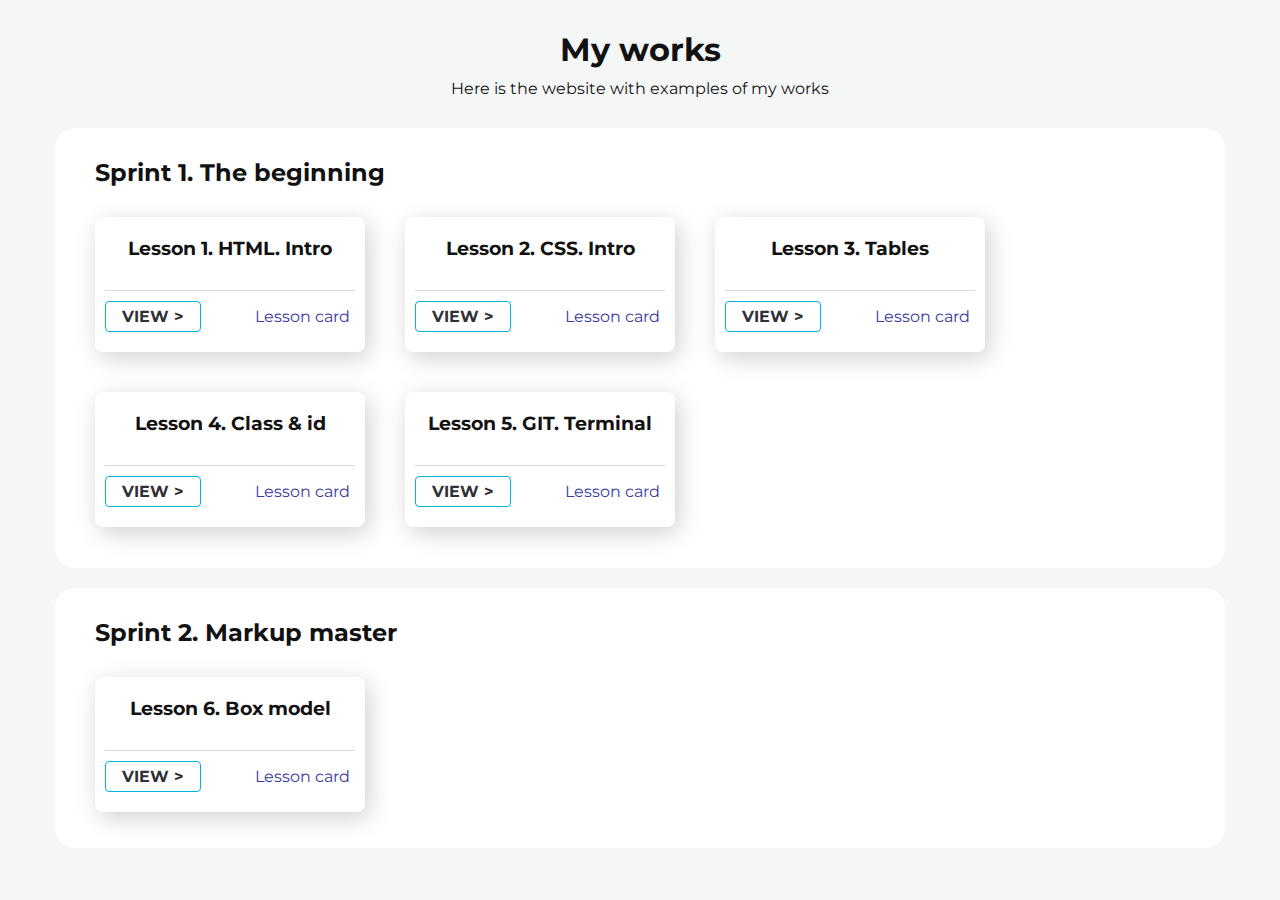
==== index.html @ 835f0db3 "changed url v-3" ====
<!DOCTYPE html>
<html lang="en">
<head>
    <meta charset="UTF-8">
    <meta http-equiv="X-UA-Compatible" content="IE=edge">
    <meta name="viewport" content="width=device-width, initial-scale=1.0">
    <title>My work</title>
    <link rel="icon" href="./assets/images/icon.png">
    <link rel="stylesheet" href="./lesson6/main/style.css">
</head>
<body>
    <div class="header">
        <div class="container">
            <div class="header-inner">
                <h1>My works</h1>
                <p>Here is the website with examples of my works</p>
            </div>
        </div>
    </div>
    <div class="nav">
        <div class="container">
            <div class="nav-inner">
                <h2>Sprint 1. The beginning</h2>
                <div class="nav-lesson">
                    <h3>Lesson 1. HTML. Intro</h3>
                    <div class="nav-lesson-inner">
                        <a class="btn" href="./lesson5/pages/lesson1.html" target="_blank">VIEW ></a>
                        <span class="lesson-card-descr">Lesson card</span>
                    </div>
                </div>
                <div class="nav-lesson">
                    <h3>Lesson 2. CSS. Intro</h3>
                    <div class="nav-lesson-inner">
                        <a class="btn" href="./lesson5/pages/lesson2.html" target="_blank">VIEW ></a>
                        <span class="lesson-card-descr">Lesson card</span>
                    </div>
                </div>
                <div class="nav-lesson">
                    <h3>Lesson 3. Tables</h3>
                    <div class="nav-lesson-inner">
                        <a class="btn" href="./lesson5/pages/lesson3.html" target="_blank">VIEW ></a>
                        <span class="lesson-card-descr">Lesson card</span>
                    </div>
                </div>
                <div class="nav-lesson">
                    <h3>Lesson 4. Class & id</h3>
                    <div class="nav-lesson-inner">
                        <a class="btn" href="./lesson5/pages/lesson4.html" target="_blank">VIEW ></a>
                        <span class="lesson-card-descr">Lesson card</span>
                    </div>
                </div>
                <div class="nav-lesson">
                    <h3>Lesson 5. GIT. Terminal</h3>
                    <div class="nav-lesson-inner">
                        <a class="btn" href="./lesson5/pages/lesson5.html" target="_blank">VIEW ></a>
                        <span class="lesson-card-descr">Lesson card</span>
                    </div>
                </div>
            </div>
            <div class="nav-inner second">
                <h2>Sprint 2. Markup master</h2>
                <div class="nav-lesson">
                    <h3>Lesson 6. Box model</h3>
                    <div class="nav-lesson-inner">
                        <a class="btn" href="./lesson6/index.html" target="_blank">VIEW ></a>
                        <span class="lesson-card-descr">Lesson card</span>
                    </div>
                </div>
            </div>
        </div>
    </div>
</body>
</html>
---- lesson6/main/style.css ----
@import url('https://fonts.googleapis.com/css2?family=Montserrat:wght@100;300&display=swap');

* {
    padding: 0;
    margin: 0;
    box-sizing: border-box;
}

body {
    background-color: rgb(245, 246, 246);
    color: rgb(19, 18, 18);

    font-size: 16px;
    font-weight: normal;
    font-family: 'Montserrat', sans-serif;
}

h1, h2, h3, p {
    text-align: center;

    margin: 10px 0;
}

h2 {
    text-align: left;
    font-weight: bold;
    margin-left: 20px;
}

.header {
    padding: 20px;
}

.container {
    width: 1200px;
    padding: 0 15px;

    margin: 0 auto;
}

/* Button */

.btn {
    display: inline-block;
    text-decoration: none;
    text-align: center;
    line-height: 29px;
    width: 96px;
    height: 31px;
    border-radius: 4px;
    border: 1px solid #02b3e4;
    background-color: white;
    color: rgb(47, 49, 54);
    font-weight: bold;
}

.btn:hover {
    border-color: #148BB1;
    box-shadow: 1px 2px 10px  #C8C8C8;
}

/* Navigation */

.nav-inner {
    width: 100%;
    height: 440px;

    margin-bottom: 20px;
    padding: 20px;

    background-color: rgb(255, 255, 255);
    border-radius: 20px;
}

.nav-inner:hover {
    background-color: rgb(232, 243, 231);
}

.second {
    height: 260px;
}

.second:hover {
    background-color: rgb(223, 230, 240);
}

/* Lesson card */

.nav-lesson {
    width: 270px;
    height: 135px;
    float: left;

    margin: 20px;
    padding: 10px;

    background-color: #fff;
    border-radius: 8px;

    box-shadow: 4px 6px 25px #d0d0d0;
}

.nav-lesson:hover {
    box-shadow: 2px 4px 6px #d0d0d0;
}

.nav-lesson-inner {
    width: 250px;

    margin-top: 30px;
    padding-top: 10px;

    border-top: 1px solid rgb(221, 214, 214);
}

.lesson-card-descr {
    color: rgb(59, 59, 161);
    margin-left: 50px;
}
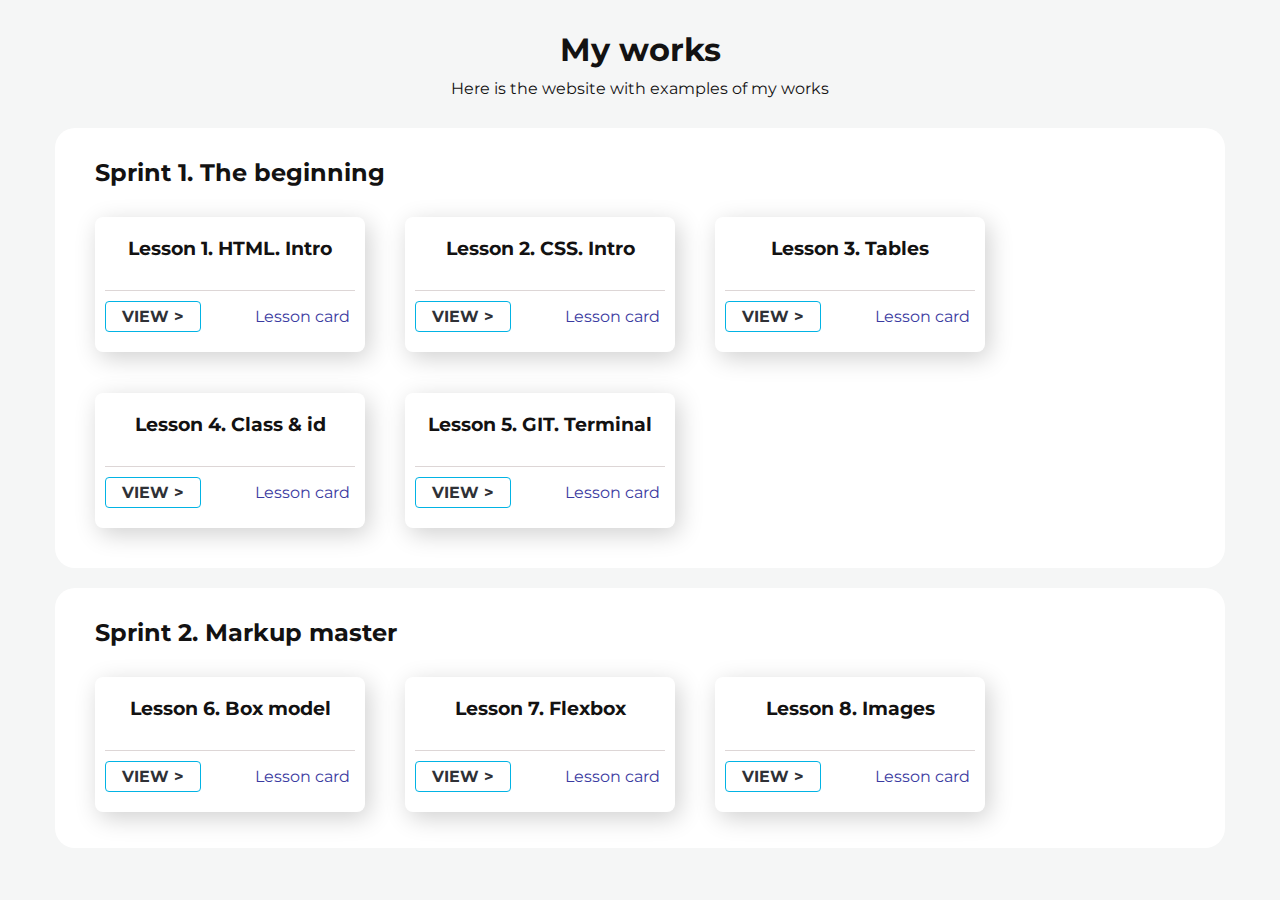
==== commit 1cd1db5b: "added lesson 8" ====
--- a/index.html
+++ b/index.html
@@ -6,7 +6,7 @@
     <meta name="viewport" content="width=device-width, initial-scale=1.0">
     <title>My work</title>
     <link rel="icon" href="./assets/images/icon.png">
-    <link rel="stylesheet" href="./lesson6/main/style.css">
+    <link rel="stylesheet" href="./lesson7/main/style.css">
 </head>
 <body>
     <div class="header">
@@ -20,7 +20,9 @@
     <div class="nav">
         <div class="container">
             <div class="nav-inner">
-                <h2>Sprint 1. The beginning</h2>
+                <div class="nav-title">
+                    <h2>Sprint 1. The beginning</h2>
+                </div>
                 <div class="nav-lesson">
                     <h3>Lesson 1. HTML. Intro</h3>
                     <div class="nav-lesson-inner">
@@ -58,11 +60,27 @@
                 </div>
             </div>
             <div class="nav-inner second">
-                <h2>Sprint 2. Markup master</h2>
+                <div class="nav-title">
+                    <h2>Sprint 2. Markup master</h2>
+                </div>
                 <div class="nav-lesson">
                     <h3>Lesson 6. Box model</h3>
                     <div class="nav-lesson-inner">
                         <a class="btn" href="./lesson6/index.html" target="_blank">VIEW ></a>
+                        <span class="lesson-card-descr">Lesson card</span>
+                    </div>
+                </div>
+                <div class="nav-lesson">
+                    <h3>Lesson 7. Flexbox</h3>
+                    <div class="nav-lesson-inner">
+                        <a class="btn" href="./lesson7/index.html" target="_blank">VIEW ></a>
+                        <span class="lesson-card-descr">Lesson card</span>
+                    </div>
+                </div>
+                <div class="nav-lesson">
+                    <h3>Lesson 8. Images</h3>
+                    <div class="nav-lesson-inner">
+                        <a class="btn" href="./lesson8/index.html" target="_blank">VIEW ></a>
                         <span class="lesson-card-descr">Lesson card</span>
                     </div>
                 </div>
--- a/lesson7/main/style.css
+++ b/lesson7/main/style.css
@@ -0,0 +1,124 @@
+@import url('https://fonts.googleapis.com/css2?family=Montserrat:wght@100;300&display=swap');
+
+* {
+    padding: 0;
+    margin: 0;
+    box-sizing: border-box;
+}
+
+body {
+    background-color: rgb(245, 246, 246);
+    color: rgb(19, 18, 18);
+
+    font-size: 16px;
+    font-weight: normal;
+    font-family: 'Montserrat', sans-serif;
+}
+
+h1, h2, h3, p {
+    text-align: center;
+
+    margin: 10px 0;
+}
+
+h2 {
+    text-align: left;
+    font-weight: bold;
+    margin-left: 20px;
+}
+
+.header {
+    padding: 20px;
+}
+
+.container {
+    width: 1200px;
+    padding: 0 15px;
+
+    margin: 0 auto;
+}
+
+/* Button */
+
+.btn {
+    display: inline-block;
+    text-decoration: none;
+    text-align: center;
+    line-height: 29px;
+    width: 96px;
+    height: 31px;
+    border-radius: 4px;
+    border: 1px solid #02b3e4;
+    background-color: white;
+    color: rgb(47, 49, 54);
+    font-weight: bold;
+}
+
+.btn:hover {
+    border-color: #148BB1;
+    box-shadow: 1px 2px 10px  #C8C8C8;
+}
+
+/* Navigation */
+
+.nav-inner {
+    width: 100%;
+    height: 440px;
+
+    margin-bottom: 20px;
+    padding: 20px;
+
+    background-color: rgb(255, 255, 255);
+    border-radius: 20px;
+    display: flex;
+    flex-wrap: wrap;
+}
+
+.nav-inner:hover {
+    background-color: rgb(232, 243, 231);
+}
+
+.nav-title {
+    width: 100%;
+}
+
+.second {
+    height: 260px;
+}
+
+.second:hover {
+    background-color: rgb(223, 230, 240);
+}
+
+/* Lesson card */
+
+.nav-lesson {
+    width: 270px;
+    height: 135px;
+
+    margin: 20px;
+    padding: 10px;
+
+    background-color: #fff;
+    border-radius: 8px;
+
+    box-shadow: 4px 6px 25px #d0d0d0;
+}
+
+.nav-lesson:hover {
+    box-shadow: 2px 4px 6px #d0d0d0;
+}
+
+.nav-lesson-inner {
+    width: 250px;
+
+    margin-top: 30px;
+    padding-top: 10px;
+
+    border-top: 1px solid rgb(221, 214, 214);
+}
+
+.lesson-card-descr {
+    color: rgb(59, 59, 161);
+    margin-left: 50px;
+}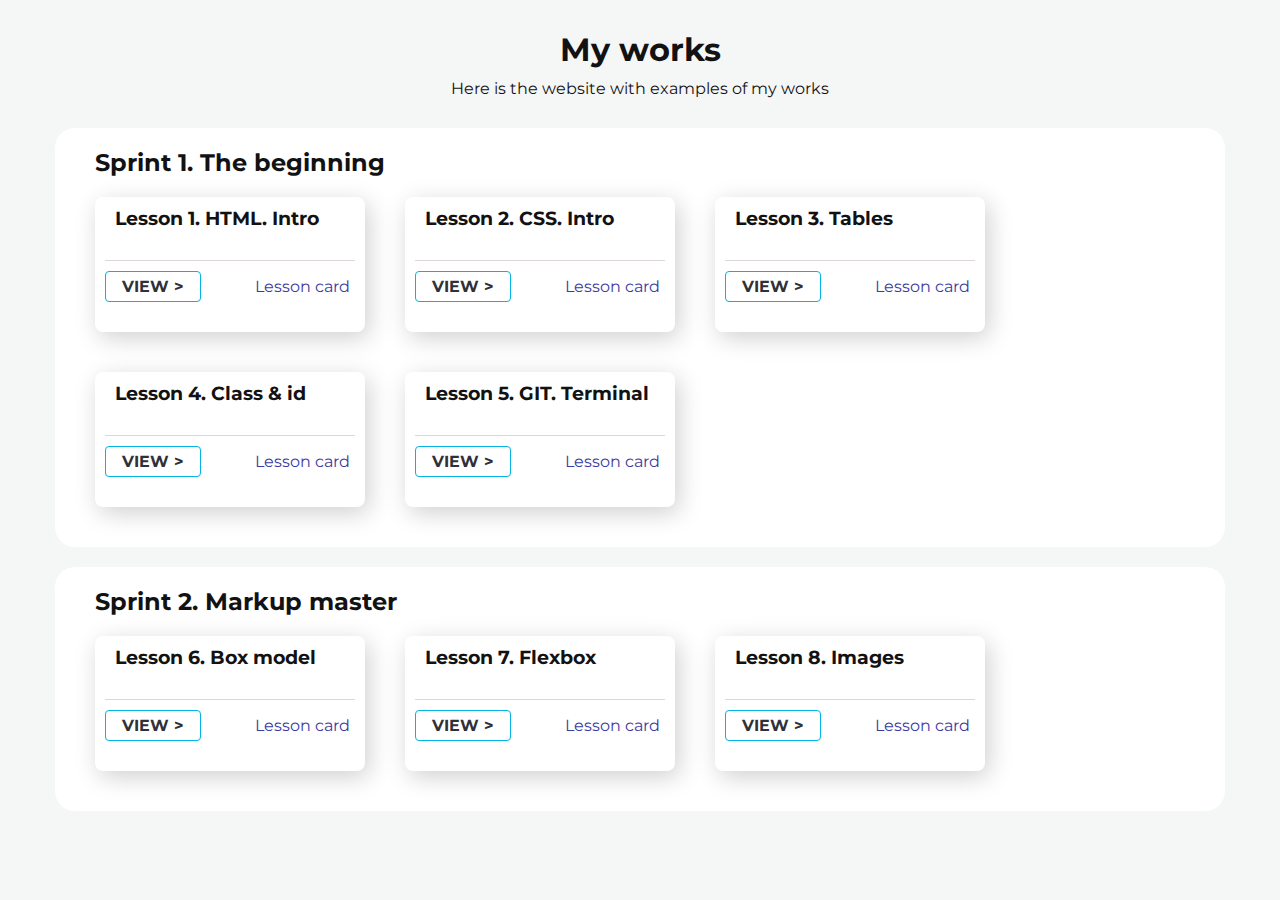
==== commit 5b5a0a2c: "added wright path to pages from lesson 1-5" ====
--- a/index.html
+++ b/index.html
@@ -5,7 +5,8 @@
     <meta http-equiv="X-UA-Compatible" content="IE=edge">
     <meta name="viewport" content="width=device-width, initial-scale=1.0">
     <title>My work</title>
-    <link rel="icon" href="./assets/images/icon.png">
+    <link rel="stylesheet" href="https://cdnjs.cloudflare.com/ajax/libs/font-awesome/6.0.0-beta2/css/all.min.css" integrity="sha512-YWzhKL2whUzgiheMoBFwW8CKV4qpHQAEuvilg9FAn5VJUDwKZZxkJNuGM4XkWuk94WCrrwslk8yWNGmY1EduTA==" crossorigin="anonymous" referrerpolicy="no-referrer" />
+    <link rel="icon" href="./lesson5/assets/images/icon.png">
     <link rel="stylesheet" href="./lesson7/main/style.css">
 </head>
 <body>
@@ -24,37 +25,52 @@
                     <h2>Sprint 1. The beginning</h2>
                 </div>
                 <div class="nav-lesson">
-                    <h3>Lesson 1. HTML. Intro</h3>
+                    <div class="nav-lesson-head">
+                        <i class="fas fa-code"></i>
+                        <h3>Lesson 1. HTML. Intro</h3>
+                    </div>
                     <div class="nav-lesson-inner">
-                        <a class="btn" href="./lesson5/pages/lesson1.html" target="_blank">VIEW ></a>
+                        <a class="btn" href="./lesson1/index.html" target="_blank">VIEW ></a>
                         <span class="lesson-card-descr">Lesson card</span>
                     </div>
                 </div>
                 <div class="nav-lesson">
+                    <div class="nav-lesson-head">
+                        <i class="fas fa-code"></i>
                     <h3>Lesson 2. CSS. Intro</h3>
+                    </div>
                     <div class="nav-lesson-inner">
-                        <a class="btn" href="./lesson5/pages/lesson2.html" target="_blank">VIEW ></a>
+                        <a class="btn" href="./lesson2/index.html" target="_blank">VIEW ></a>
                         <span class="lesson-card-descr">Lesson card</span>
                     </div>
                 </div>
                 <div class="nav-lesson">
+                    <div class="nav-lesson-head">
+                        <i class="fas fa-code"></i>
                     <h3>Lesson 3. Tables</h3>
+                    </div>
                     <div class="nav-lesson-inner">
-                        <a class="btn" href="./lesson5/pages/lesson3.html" target="_blank">VIEW ></a>
+                        <a class="btn" href="./lesson3/index.html" target="_blank">VIEW ></a>
                         <span class="lesson-card-descr">Lesson card</span>
                     </div>
                 </div>
                 <div class="nav-lesson">
+                    <div class="nav-lesson-head">
+                        <i class="fas fa-code"></i>
                     <h3>Lesson 4. Class & id</h3>
+                    </div>
                     <div class="nav-lesson-inner">
-                        <a class="btn" href="./lesson5/pages/lesson4.html" target="_blank">VIEW ></a>
+                        <a class="btn" href="./lesson4/index.html" target="_blank">VIEW ></a>
                         <span class="lesson-card-descr">Lesson card</span>
                     </div>
                 </div>
                 <div class="nav-lesson">
+                    <div class="nav-lesson-head">
+                        <i class="fas fa-code"></i>
                     <h3>Lesson 5. GIT. Terminal</h3>
+                    </div>
                     <div class="nav-lesson-inner">
-                        <a class="btn" href="./lesson5/pages/lesson5.html" target="_blank">VIEW ></a>
+                        <a class="btn" href="./lesson5/index.html" target="_blank">VIEW ></a>
                         <span class="lesson-card-descr">Lesson card</span>
                     </div>
                 </div>
@@ -64,21 +80,30 @@
                     <h2>Sprint 2. Markup master</h2>
                 </div>
                 <div class="nav-lesson">
+                    <div class="nav-lesson-head">
+                        <i class="fas fa-code"></i>
                     <h3>Lesson 6. Box model</h3>
+                    </div>
                     <div class="nav-lesson-inner">
                         <a class="btn" href="./lesson6/index.html" target="_blank">VIEW ></a>
                         <span class="lesson-card-descr">Lesson card</span>
                     </div>
                 </div>
                 <div class="nav-lesson">
+                    <div class="nav-lesson-head">
+                        <i class="fas fa-code"></i>
                     <h3>Lesson 7. Flexbox</h3>
+                    </div>
                     <div class="nav-lesson-inner">
                         <a class="btn" href="./lesson7/index.html" target="_blank">VIEW ></a>
                         <span class="lesson-card-descr">Lesson card</span>
                     </div>
                 </div>
                 <div class="nav-lesson">
+                    <div class="nav-lesson-head">
+                        <i class="fas fa-code"></i>
                     <h3>Lesson 8. Images</h3>
+                    </div>
                     <div class="nav-lesson-inner">
                         <a class="btn" href="./lesson8/index.html" target="_blank">VIEW ></a>
                         <span class="lesson-card-descr">Lesson card</span>
--- a/lesson7/main/style.css
+++ b/lesson7/main/style.css
@@ -15,7 +15,7 @@
     font-family: 'Montserrat', sans-serif;
 }
 
-h1, h2, h3, p {
+h1, h2, p {
     text-align: center;
 
     margin: 10px 0;
@@ -24,7 +24,11 @@
 h2 {
     text-align: left;
     font-weight: bold;
-    margin-left: 20px;
+    margin: 0 0 0 20px;
+}
+
+h3 {
+    margin: 0 10px;
 }
 
 .header {
@@ -32,7 +36,8 @@
 }
 
 .container {
-    width: 1200px;
+    width: 100%;
+    max-width: 1200px;
     padding: 0 15px;
 
     margin: 0 auto;
@@ -63,8 +68,6 @@
 
 .nav-inner {
     width: 100%;
-    height: 440px;
-
     margin-bottom: 20px;
     padding: 20px;
 
@@ -80,10 +83,6 @@
 
 .nav-title {
     width: 100%;
-}
-
-.second {
-    height: 260px;
 }
 
 .second:hover {
@@ -105,6 +104,16 @@
     box-shadow: 4px 6px 25px #d0d0d0;
 }
 
+.nav-lesson-head {
+    display: flex;
+    justify-content: flex-start;
+    align-items: center;
+}
+
+.nav-lesson-head i {
+    font-size: 18px;
+}
+
 .nav-lesson:hover {
     box-shadow: 2px 4px 6px #d0d0d0;
 }
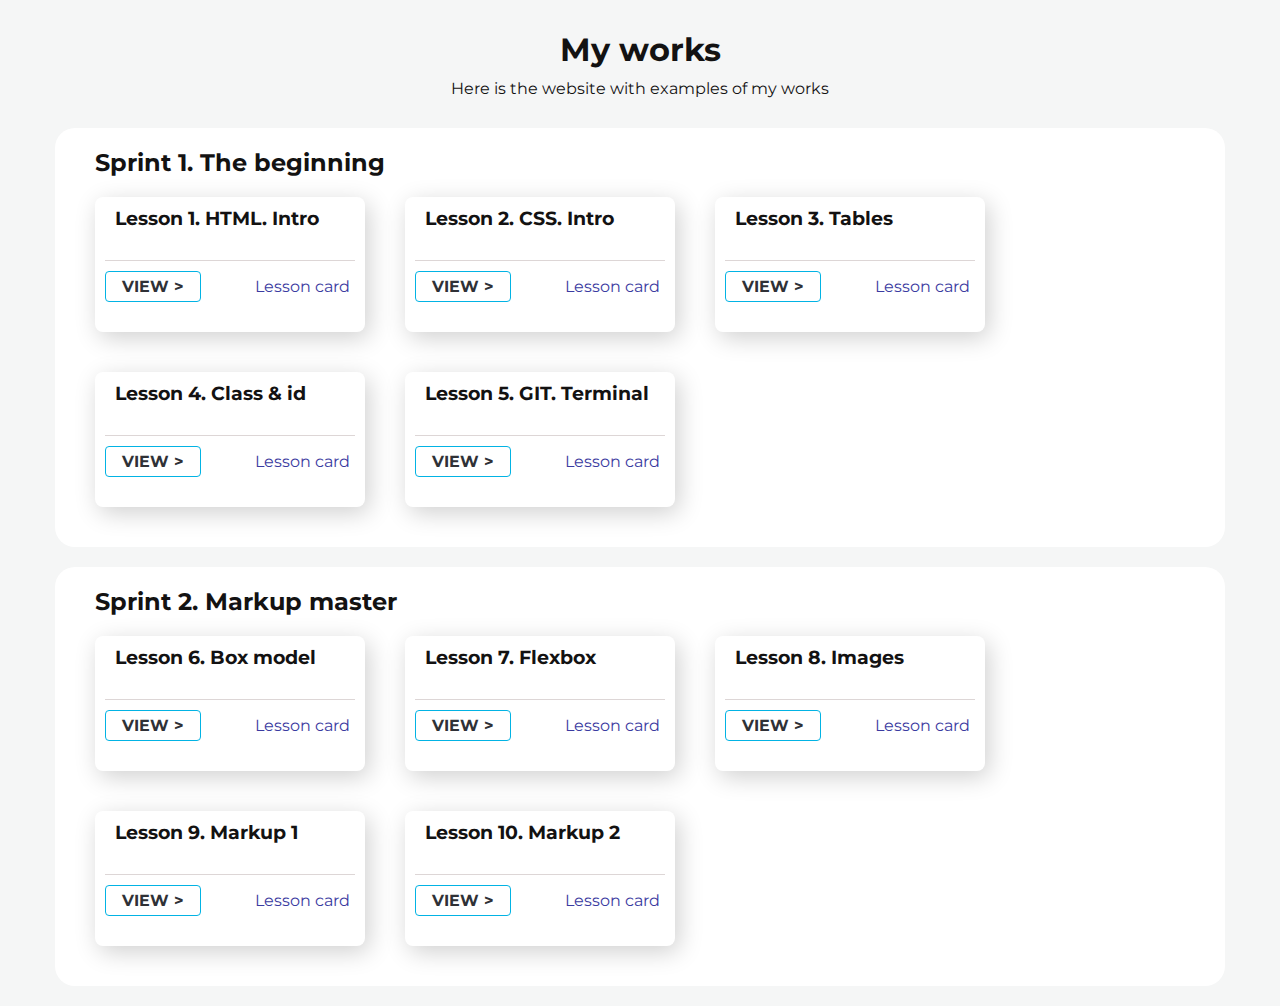
==== commit 100597c8: "added lesson 9-10" ====
--- a/index.html
+++ b/index.html
@@ -70,7 +70,7 @@
                     <h3>Lesson 5. GIT. Terminal</h3>
                     </div>
                     <div class="nav-lesson-inner">
-                        <a class="btn" href="./lesson5/index.html" target="_blank">VIEW ></a>
+                        <a class="btn" href="./lesson5/pages/lesson5.html" target="_blank">VIEW ></a>
                         <span class="lesson-card-descr">Lesson card</span>
                     </div>
                 </div>
@@ -109,6 +109,26 @@
                         <span class="lesson-card-descr">Lesson card</span>
                     </div>
                 </div>
+                <div class="nav-lesson">
+                    <div class="nav-lesson-head">
+                        <i class="fas fa-code"></i>
+                    <h3>Lesson 9. Markup 1</h3>
+                    </div>
+                    <div class="nav-lesson-inner">
+                        <a class="btn" href="./lesson9/index.html" target="_blank">VIEW ></a>
+                        <span class="lesson-card-descr">Lesson card</span>
+                    </div>
+                </div>
+                <div class="nav-lesson">
+                    <div class="nav-lesson-head">
+                        <i class="fas fa-code"></i>
+                    <h3>Lesson 10. Markup 2</h3>
+                    </div>
+                    <div class="nav-lesson-inner">
+                        <a class="btn" href="./lesson10/index.html" target="_blank">VIEW ></a>
+                        <span class="lesson-card-descr">Lesson card</span>
+                    </div>
+                </div>
             </div>
         </div>
     </div>
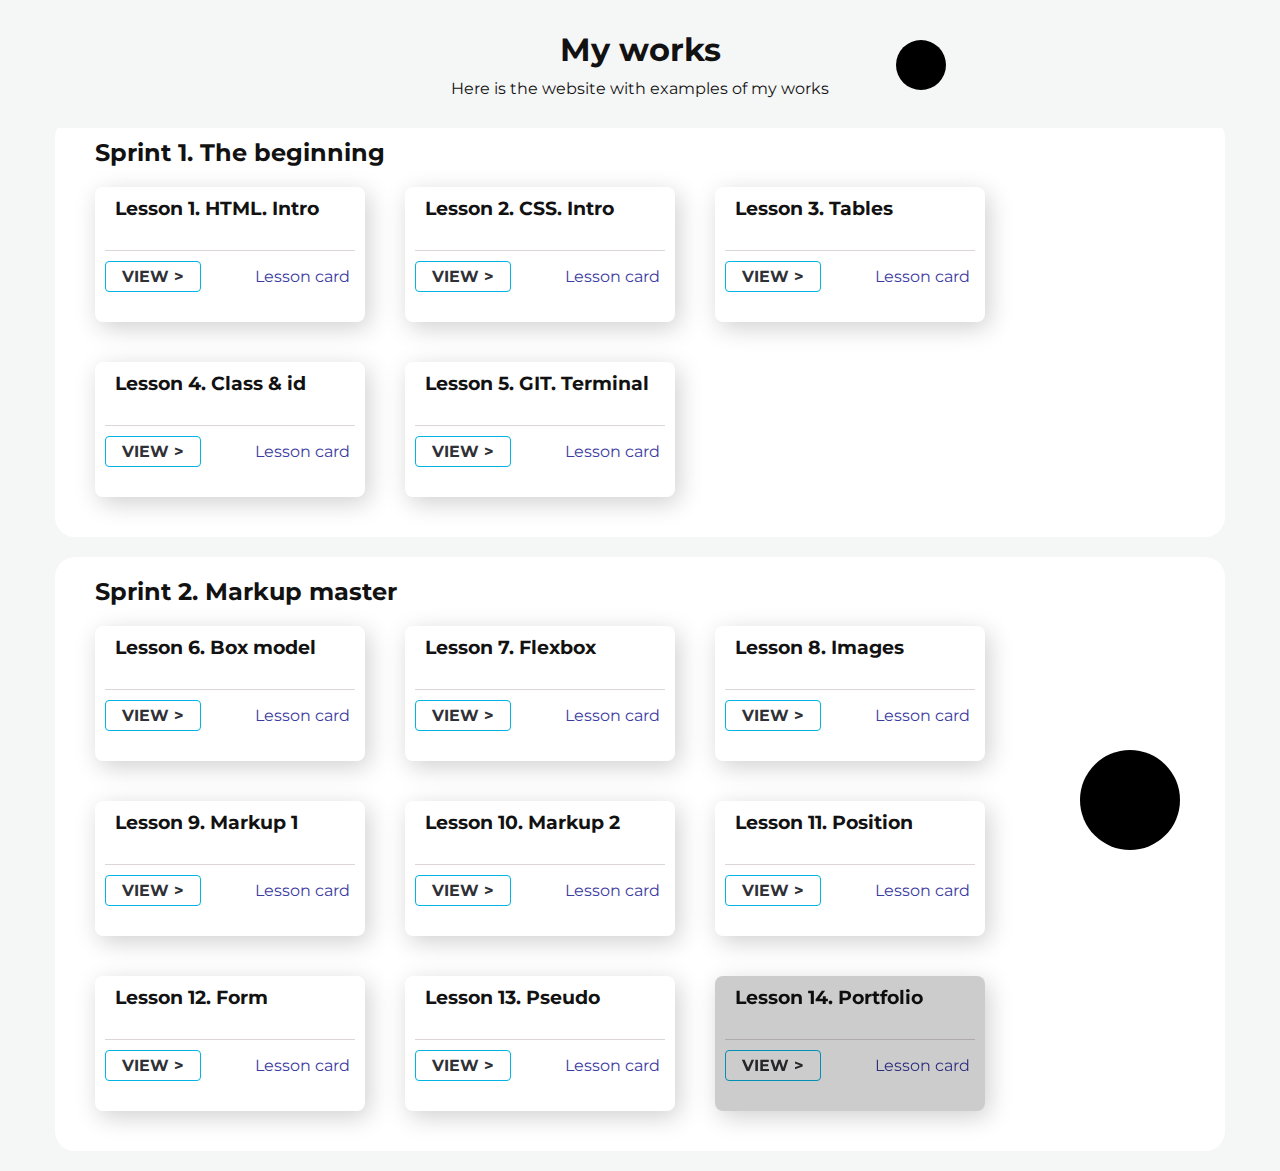
==== commit 24074821: "lesson 14" ====
--- a/index.html
+++ b/index.html
@@ -6,131 +6,190 @@
     <meta name="viewport" content="width=device-width, initial-scale=1.0">
     <title>My work</title>
     <link rel="stylesheet" href="https://cdnjs.cloudflare.com/ajax/libs/font-awesome/6.0.0-beta2/css/all.min.css" integrity="sha512-YWzhKL2whUzgiheMoBFwW8CKV4qpHQAEuvilg9FAn5VJUDwKZZxkJNuGM4XkWuk94WCrrwslk8yWNGmY1EduTA==" crossorigin="anonymous" referrerpolicy="no-referrer" />
-    <link rel="icon" href="./lesson5/assets/images/icon.png">
-    <link rel="stylesheet" href="./lesson7/main/style.css">
+    <link rel="shortcut icon" type="image/png" href="./lesson5/assets/images/icon.png">
+    <link rel="stylesheet" href="./lesson14/main/style.css">
 </head>
 <body>
-    <div class="header">
-        <div class="container">
-            <div class="header-inner">
-                <h1>My works</h1>
-                <p>Here is the website with examples of my works</p>
+    <input type="checkbox">
+    <div class="wrapper">
+        <div class="header">
+            <div class="container">
+                <div class="header-inner">
+                    <h1>My works</h1>
+                    <p>Here is the website with examples of my works</p>
+                </div>
             </div>
         </div>
-    </div>
-    <div class="nav">
-        <div class="container">
-            <div class="nav-inner">
-                <div class="nav-title">
-                    <h2>Sprint 1. The beginning</h2>
-                </div>
-                <div class="nav-lesson">
-                    <div class="nav-lesson-head">
-                        <i class="fas fa-code"></i>
-                        <h3>Lesson 1. HTML. Intro</h3>
+        <div class="nav">
+            <div class="container">
+                <div class="nav-inner">
+                    <div class="nav-title">
+                        <h2>Sprint 1. The beginning</h2>
                     </div>
-                    <div class="nav-lesson-inner">
-                        <a class="btn" href="./lesson1/index.html" target="_blank">VIEW ></a>
-                        <span class="lesson-card-descr">Lesson card</span>
+                    <div class="nav-lesson">
+                        <div class="nav-lesson-head">
+                            <i class="fas fa-code"></i>
+                            <h3>Lesson 1. HTML. Intro</h3>
+                        </div>
+                        <div class="nav-lesson-inner">
+                            <a class="btn" href="./lesson1/index.html" target="_blank">VIEW ></a>
+                            <span class="lesson-card-descr">Lesson card</span>
+                        </div>
+                    </div>
+                    <div class="nav-lesson">
+                        <div class="nav-lesson-head">
+                            <i class="fas fa-code"></i>
+                        <h3>Lesson 2. CSS. Intro</h3>
+                        </div>
+                        <div class="nav-lesson-inner">
+                            <a class="btn" href="./lesson2/index.html" target="_blank">VIEW ></a>
+                            <span class="lesson-card-descr">Lesson card</span>
+                        </div>
+                    </div>
+                    <div class="nav-lesson">
+                        <div class="nav-lesson-head">
+                            <i class="fas fa-code"></i>
+                        <h3>Lesson 3. Tables</h3>
+                        </div>
+                        <div class="nav-lesson-inner">
+                            <a class="btn" href="./lesson3/index.html" target="_blank">VIEW ></a>
+                            <span class="lesson-card-descr">Lesson card</span>
+                        </div>
+                    </div>
+                    <div class="nav-lesson">
+                        <div class="nav-lesson-head">
+                            <i class="fas fa-code"></i>
+                        <h3>Lesson 4. Class & id</h3>
+                        </div>
+                        <div class="nav-lesson-inner">
+                            <a class="btn" href="./lesson4/index.html" target="_blank">VIEW ></a>
+                            <span class="lesson-card-descr">Lesson card</span>
+                        </div>
+                    </div>
+                    <div class="nav-lesson">
+                        <div class="nav-lesson-head">
+                            <i class="fas fa-code"></i>
+                        <h3>Lesson 5. GIT. Terminal</h3>
+                        </div>
+                        <div class="nav-lesson-inner">
+                            <a class="btn" href="./lesson5/pages/lesson5.html" target="_blank">VIEW ></a>
+                            <span class="lesson-card-descr">Lesson card</span>
+                        </div>
                     </div>
                 </div>
-                <div class="nav-lesson">
-                    <div class="nav-lesson-head">
-                        <i class="fas fa-code"></i>
-                    <h3>Lesson 2. CSS. Intro</h3>
+                <div class="nav-inner second">
+                    <div class="nav-title">
+                        <h2>Sprint 2. Markup master</h2>
                     </div>
-                    <div class="nav-lesson-inner">
-                        <a class="btn" href="./lesson2/index.html" target="_blank">VIEW ></a>
-                        <span class="lesson-card-descr">Lesson card</span>
+                    <div class="nav-lesson">
+                        <div class="nav-lesson-head">
+                            <i class="fas fa-code"></i>
+                        <h3>Lesson 6. Box model</h3>
+                        </div>
+                        <div class="nav-lesson-inner">
+                            <a class="btn" href="./lesson6/index.html" target="_blank">VIEW ></a>
+                            <span class="lesson-card-descr">Lesson card</span>
+                        </div>
                     </div>
-                </div>
-                <div class="nav-lesson">
-                    <div class="nav-lesson-head">
-                        <i class="fas fa-code"></i>
-                    <h3>Lesson 3. Tables</h3>
+                    <div class="nav-lesson">
+                        <div class="nav-lesson-head">
+                            <i class="fas fa-code"></i>
+                        <h3>Lesson 7. Flexbox</h3>
+                        </div>
+                        <div class="nav-lesson-inner">
+                            <a class="btn" href="./lesson7/index.html" target="_blank">VIEW ></a>
+                            <span class="lesson-card-descr">Lesson card</span>
+                        </div>
                     </div>
-                    <div class="nav-lesson-inner">
-                        <a class="btn" href="./lesson3/index.html" target="_blank">VIEW ></a>
-                        <span class="lesson-card-descr">Lesson card</span>
+                    <div class="nav-lesson">
+                        <div class="nav-lesson-head">
+                            <i class="fas fa-code"></i>
+                        <h3>Lesson 8. Images</h3>
+                        </div>
+                        <div class="nav-lesson-inner">
+                            <a class="btn" href="./lesson8/index.html" target="_blank">VIEW ></a>
+                            <span class="lesson-card-descr">Lesson card</span>
+                        </div>
                     </div>
-                </div>
-                <div class="nav-lesson">
-                    <div class="nav-lesson-head">
-                        <i class="fas fa-code"></i>
-                    <h3>Lesson 4. Class & id</h3>
+                    <div class="nav-lesson">
+                        <div class="nav-lesson-head">
+                            <i class="fas fa-code"></i>
+                        <h3>Lesson 9. Markup 1</h3>
+                        </div>
+                        <div class="nav-lesson-inner">
+                            <a class="btn" href="./lesson9/index.html" target="_blank">VIEW ></a>
+                            <span class="lesson-card-descr">Lesson card</span>
+                        </div>
                     </div>
-                    <div class="nav-lesson-inner">
-                        <a class="btn" href="./lesson4/index.html" target="_blank">VIEW ></a>
-                        <span class="lesson-card-descr">Lesson card</span>
+                    <div class="nav-lesson">
+                        <div class="nav-lesson-head">
+                            <i class="fas fa-code"></i>
+                        <h3>Lesson 10. Markup 2</h3>
+                        </div>
+                        <div class="nav-lesson-inner">
+                            <a class="btn" href="./lesson10/index.html" target="_blank">VIEW ></a>
+                            <span class="lesson-card-descr">Lesson card</span>
+                        </div>
                     </div>
-                </div>
-                <div class="nav-lesson">
-                    <div class="nav-lesson-head">
-                        <i class="fas fa-code"></i>
-                    <h3>Lesson 5. GIT. Terminal</h3>
+                    <div class="nav-lesson">
+                        <div class="nav-lesson-head">
+                            <i class="fas fa-code"></i>
+                        <h3>Lesson 11. Position</h3>
+                        </div>
+                        <div class="nav-lesson-inner">
+                            <a class="btn" href="./lesson11/index.html" target="_blank">VIEW ></a>
+                            <span class="lesson-card-descr">Lesson card</span>
+                        </div>
                     </div>
-                    <div class="nav-lesson-inner">
-                        <a class="btn" href="./lesson5/pages/lesson5.html" target="_blank">VIEW ></a>
-                        <span class="lesson-card-descr">Lesson card</span>
+                    <div class="nav-lesson">
+                        <div class="nav-lesson-head">
+                            <i class="fas fa-code"></i>
+                        <h3>Lesson 12. Form</h3>
+                        </div>
+                        <div class="nav-lesson-inner">
+                            <a class="btn" href="./lesson12/index.html" target="_blank">VIEW ></a>
+                            <span class="lesson-card-descr">Lesson card</span>
+                        </div>
                     </div>
-                </div>
-            </div>
-            <div class="nav-inner second">
-                <div class="nav-title">
-                    <h2>Sprint 2. Markup master</h2>
-                </div>
-                <div class="nav-lesson">
-                    <div class="nav-lesson-head">
-                        <i class="fas fa-code"></i>
-                    <h3>Lesson 6. Box model</h3>
+                    <div class="nav-lesson">
+                        <div class="nav-lesson-head">
+                            <i class="fas fa-code"></i>
+                        <h3>Lesson 13. Pseudo</h3>
+                        </div>
+                        <div class="nav-lesson-inner">
+                            <a class="btn" href="./lesson13/index.html" target="_blank">VIEW ></a>
+                            <span class="lesson-card-descr">Lesson card</span>
+                        </div>
                     </div>
-                    <div class="nav-lesson-inner">
-                        <a class="btn" href="./lesson6/index.html" target="_blank">VIEW ></a>
-                        <span class="lesson-card-descr">Lesson card</span>
-                    </div>
-                </div>
-                <div class="nav-lesson">
-                    <div class="nav-lesson-head">
-                        <i class="fas fa-code"></i>
-                    <h3>Lesson 7. Flexbox</h3>
-                    </div>
-                    <div class="nav-lesson-inner">
-                        <a class="btn" href="./lesson7/index.html" target="_blank">VIEW ></a>
-                        <span class="lesson-card-descr">Lesson card</span>
-                    </div>
-                </div>
-                <div class="nav-lesson">
-                    <div class="nav-lesson-head">
-                        <i class="fas fa-code"></i>
-                    <h3>Lesson 8. Images</h3>
-                    </div>
-                    <div class="nav-lesson-inner">
-                        <a class="btn" href="./lesson8/index.html" target="_blank">VIEW ></a>
-                        <span class="lesson-card-descr">Lesson card</span>
-                    </div>
-                </div>
-                <div class="nav-lesson">
-                    <div class="nav-lesson-head">
-                        <i class="fas fa-code"></i>
-                    <h3>Lesson 9. Markup 1</h3>
-                    </div>
-                    <div class="nav-lesson-inner">
-                        <a class="btn" href="./lesson9/index.html" target="_blank">VIEW ></a>
-                        <span class="lesson-card-descr">Lesson card</span>
-                    </div>
-                </div>
-                <div class="nav-lesson">
-                    <div class="nav-lesson-head">
-                        <i class="fas fa-code"></i>
-                    <h3>Lesson 10. Markup 2</h3>
-                    </div>
-                    <div class="nav-lesson-inner">
-                        <a class="btn" href="./lesson10/index.html" target="_blank">VIEW ></a>
-                        <span class="lesson-card-descr">Lesson card</span>
+                    <div class="nav-lesson disabled">
+                        <div class="nav-lesson-head">
+                            <i class="fas fa-code"></i>
+                        <h3>Lesson 14. Portfolio</h3>
+                        </div>
+                        <div class="nav-lesson-inner">
+                            <a class="btn" href="./lesson13/index.html" target="_blank">VIEW ></a>
+                            <span class="lesson-card-descr">Lesson card</span>
+                        </div>
                     </div>
                 </div>
             </div>
         </div>
+    
+        <!-- Contact author icon -->
+        <a href="https://t.me/denis_holubchikov">
+            <div class="contact-me">
+                <i class="fab fa-telegram-plane"></i>
+            </div>
+        </a>
+
+        <!-- Lightsaber -->
+        <div class="saber-card">
+            <div class="saber">
+               <div class="light lightsaber-1"></div>
+               <img src="https://assets.codepen.io/2362831/Asset+2.png" />
+            </div>
+            <div class="shadow"></div>
+         </div>
     </div>
 </body>
 </html>--- a/lesson14/main/style.css
+++ b/lesson14/main/style.css
@@ -0,0 +1,446 @@
+@import url('https://fonts.googleapis.com/css2?family=Montserrat:wght@100;300&display=swap');
+
+/* :root {
+    --background-color: rgb(245, 246, 246);
+    --color: rgb(19, 18, 18);
+    --header-background: rgb(245, 246, 246);
+} */
+
+* {
+    padding: 0;
+    margin: 0;
+    box-sizing: border-box;
+}
+
+body {
+    background-color: rgb(245, 246, 246);
+    color: rgb(19, 18, 18);
+
+    font-size: 16px;
+    font-weight: normal;
+    font-family: 'Montserrat', sans-serif;
+}
+
+h1, h2, p {
+    text-align: center;
+
+    margin: 10px 0;
+}
+
+h2 {
+    text-align: left;
+    font-weight: bold;
+    margin: 0 0 0 20px;
+}
+
+h3 {
+    margin: 0 10px;
+}
+
+
+.wrapper {
+    position: absolute;
+    top: -10px;
+    left: 0;
+    right: 0;
+}
+
+.header {
+    width: 100%;
+    padding: 20px;
+    background-color: rgb(245, 246, 246);
+    position: sticky;
+    top: 0px;
+}
+
+.container {
+    width: 100%;
+    max-width: 1200px;
+    padding: 0 15px;
+
+    margin: 0 auto;
+}
+
+/* switcher */
+
+input {
+    height: 0;
+  }
+  
+input::before {
+    content: "";
+    position: fixed;
+    top: 40px;
+    left: 70%;
+    width: 50px;
+    height: 50px;
+    background-color: #000;
+    border-radius: 50%;
+    z-index: 100;
+  }
+
+/* starwars mode */
+  
+input:checked + .wrapper {
+    background-color: black;
+    color: #fff;
+  }
+
+input:checked + .wrapper .header {
+    background-color: black;
+}
+
+input:checked + .wrapper span {
+    color: rgba(30,183,208,0.97);
+}
+
+input:checked + .wrapper .nav-inner {
+    background: #16181d;
+} 
+
+input:checked + .wrapper .nav-lesson {
+    background: #16181d;
+} 
+
+input:checked + .wrapper .saber-card {
+    display: block;
+} 
+  
+input:checked::before {
+    background-color: #fff;
+}
+
+/* Button */
+
+.btn {
+    display: inline-block;
+    text-decoration: none;
+    text-align: center;
+    line-height: 29px;
+    width: 96px;
+    height: 31px;
+    border-radius: 4px;
+    border: 1px solid #02b3e4;
+    background-color: white;
+    color: rgb(47, 49, 54);
+    font-weight: bold;
+}
+
+.btn:hover {
+    border-color: #148BB1;
+    box-shadow: 1px 2px 10px  #C8C8C8;
+}
+
+/* Navigation */
+
+.nav-inner {
+    width: 100%;
+    margin-bottom: 20px;
+    padding: 20px;
+
+    background-color: rgb(255, 255, 255);
+    border-radius: 20px;
+    display: flex;
+    flex-wrap: wrap;
+}
+
+.nav-inner:hover {
+    background-color: rgb(232, 243, 231);
+}
+
+.nav-title {
+    width: 100%;
+}
+
+.second:hover {
+    background-color: rgb(223, 230, 240);
+}
+
+/* Lesson card */
+
+.nav-lesson {
+    width: 270px;
+    height: 135px;
+
+    margin: 20px;
+    padding: 10px;
+
+    background-color: #fff;
+    border-radius: 8px;
+
+    box-shadow: 4px 6px 25px #d0d0d0;
+}
+
+.nav-lesson-head {
+    display: flex;
+    justify-content: flex-start;
+    align-items: center;
+}
+
+.nav-lesson-head i {
+    font-size: 18px;
+}
+
+.nav-lesson:hover {
+    box-shadow: 2px 4px 6px #d0d0d0;
+}
+
+.nav-lesson-inner {
+    width: 250px;
+
+    margin-top: 30px;
+    padding-top: 10px;
+
+    border-top: 1px solid rgb(221, 214, 214);
+}
+
+.lesson-card-descr {
+    color: rgb(59, 59, 161);
+    margin-left: 50px;
+}
+
+/* Contact author icon */
+
+.contact-me {
+    width: 100px;
+    height: 100px;
+    background-color: rgb(0, 0, 0);
+    border-radius: 50%;
+    position: fixed;
+    bottom: 50px;
+    right: 100px;
+    display: flex;
+    justify-content: center;
+    align-items: center;
+    transition: 0.3s ease;
+    animation: turning 3s linear infinite;
+}
+
+.contact-me i {
+    font-size: 50px;
+    color: #fff;
+    transition: 0.3s ease;
+}
+
+@keyframes turning {
+    0%{
+        transform: scale(1);
+    }
+    100%{
+        transform: scale(1.1);
+    }
+  }
+
+.contact-me:hover {
+    width: 110px;
+    height: 110px;
+    background-color: rgb(97, 169, 228);
+}
+
+.contact-me:hover > i {
+    font-size: 60px;
+}
+
+/* control classes */
+
+.disabled {
+    position: relative;
+}
+
+.disabled::after {
+    content: "";
+    position: absolute;
+    left: 0;
+    top: 0;
+    right: 0;
+    bottom: 0;
+    z-index: 10;
+    border-radius: 8px;
+    background-color: rgba(0, 0, 0, 0.2);
+}
+
+/* lightsaber control */
+ 
+ .saber-card {
+    align-items: center;
+    border-radius: 8px;
+    box-sizing: border-box;
+    display: flex;
+    flex-direction: column;
+    justify-content: flex-end;
+    padding: 32px 16px;
+    position: fixed;
+    left: 100px;
+    bottom: 40px;
+    display: none;
+    /*   transition: box-shadow 0.2s ease-in-out; */
+ }
+ 
+ .saber-card img {
+    max-width: 30px;
+ }
+ 
+ .shadow {
+    background-color: #141414;
+    border-radius: 50%;
+    bottom: 22px;
+    box-shadow: 0px 0px 4px 3px rgba(20, 20, 20, 5);
+    content: "";
+    height: 5px;
+    left: 0;
+    margin: 0 auto;
+    opacity: 0.7;
+    position: absolute;
+    position: absolute;
+    right: 0;
+    transition: 0.6s ease-out;
+    width: 15px;
+ }
+ 
+ /* ---
+ saber light elements
+ --- */
+ .saber {
+    transition: transform 0.6s ease-out;
+ }
+ 
+ .light {
+    border-radius: 50px 50px 0 0;
+    height: 550px;
+    margin: auto;
+    overflow: hidden;
+    position: relative;
+    width: 12px;
+ }
+ 
+ .light::after {
+    content: "";
+    height: 100%;
+    position: absolute;
+    transform: scaley(0);
+    transform-origin: 0 100%;
+    transition: all 0.3s ease-in-out;
+    width: 100%;
+    z-index: 1;
+ }
+ 
+ /* ---
+ saber background color
+ --- */
+ .lightsaber-1::after {
+    background-color: rgba(30,183,208,0.97);
+ }
+ 
+ /* ---
+ hover elements
+ --- */
+ .saber-card:hover {
+    cursor: pointer;
+ }
+ 
+ .saber-card:hover .saber {
+    animation-delay: 0.6s;
+    animation-direction: alternate;
+    animation-duration: 1.5s;
+    animation-iteration-count: infinite;
+    animation-name: hover;
+    animation-timing-function: ease-out;
+    transform: translate(0, -10px);
+    transition: transform 0.6s ease-out;
+ }
+ 
+ .saber-card:hover .shadow {
+    animation-delay: 0.6s;
+    animation-direction: alternate;
+    animation-duration: 1.5s;
+    animation-iteration-count: infinite;
+    animation-name: shadowhover;
+    animation-timing-function: ease-out;
+    height: 10px;
+    opacity: 0.3;
+    transform: translate(0, 5px);
+    transition: 0.6s ease-out;
+    width: 30px;
+ }
+ 
+ .saber-card:hover .light::after {
+    transform: scaley(1) translate3d(0, 0, 0);
+ }
+ 
+ .saber-card:hover .light {
+    animation-delay: 0.3s;
+    animation-direction: alternate;
+    animation-duration: 1s;
+    animation-fill-mode: forwards;
+    animation-iteration-count: infinite;
+ }
+ 
+ .saber-card:hover .lightsaber-1 {
+    animation-name: glow-1;
+ }
+ 
+ /* animation elements */
+ @keyframes glow-1 {
+    from {
+       box-shadow: 0px 0px 20px 6px rgba(30,183,208,0.4);
+    }
+ 
+    to {
+       box-shadow: 0px 0px 20px 1px rgba(30,183,208, 1);
+    }
+ }
+ 
+ @keyframes hover {
+    from {
+       transform: translate(0, -10px);
+    }
+ 
+    to {
+       transform: translate(0, 0px);
+    }
+ }
+ 
+ @keyframes shadowhover {
+    from {
+       height: 10px;
+       opacity: 0.3;
+       transform: translate(0, 5px);
+       width: 30px;
+    }
+ 
+    to {
+       height: 5px;
+       opacity: 0.7;
+       transform: translate(0, -1px);
+       width: 15px;
+    }
+ }
+ 
+
+@media screen and (max-width: 992px) {
+    .contact-me {
+        width: 50px;
+        height: 50px;
+    }
+}
+
+@media screen and (max-width: 576px) {
+    .contact-me {
+        top: 80vh;
+        right: 5px;
+    }
+
+    input::before {
+        top: 20px;
+        left: 80%;
+    }
+
+    .light {
+        height: 60vh;
+    }
+
+    .saber-card {
+        left: -5px;
+        bottom: -25px;
+    }
+}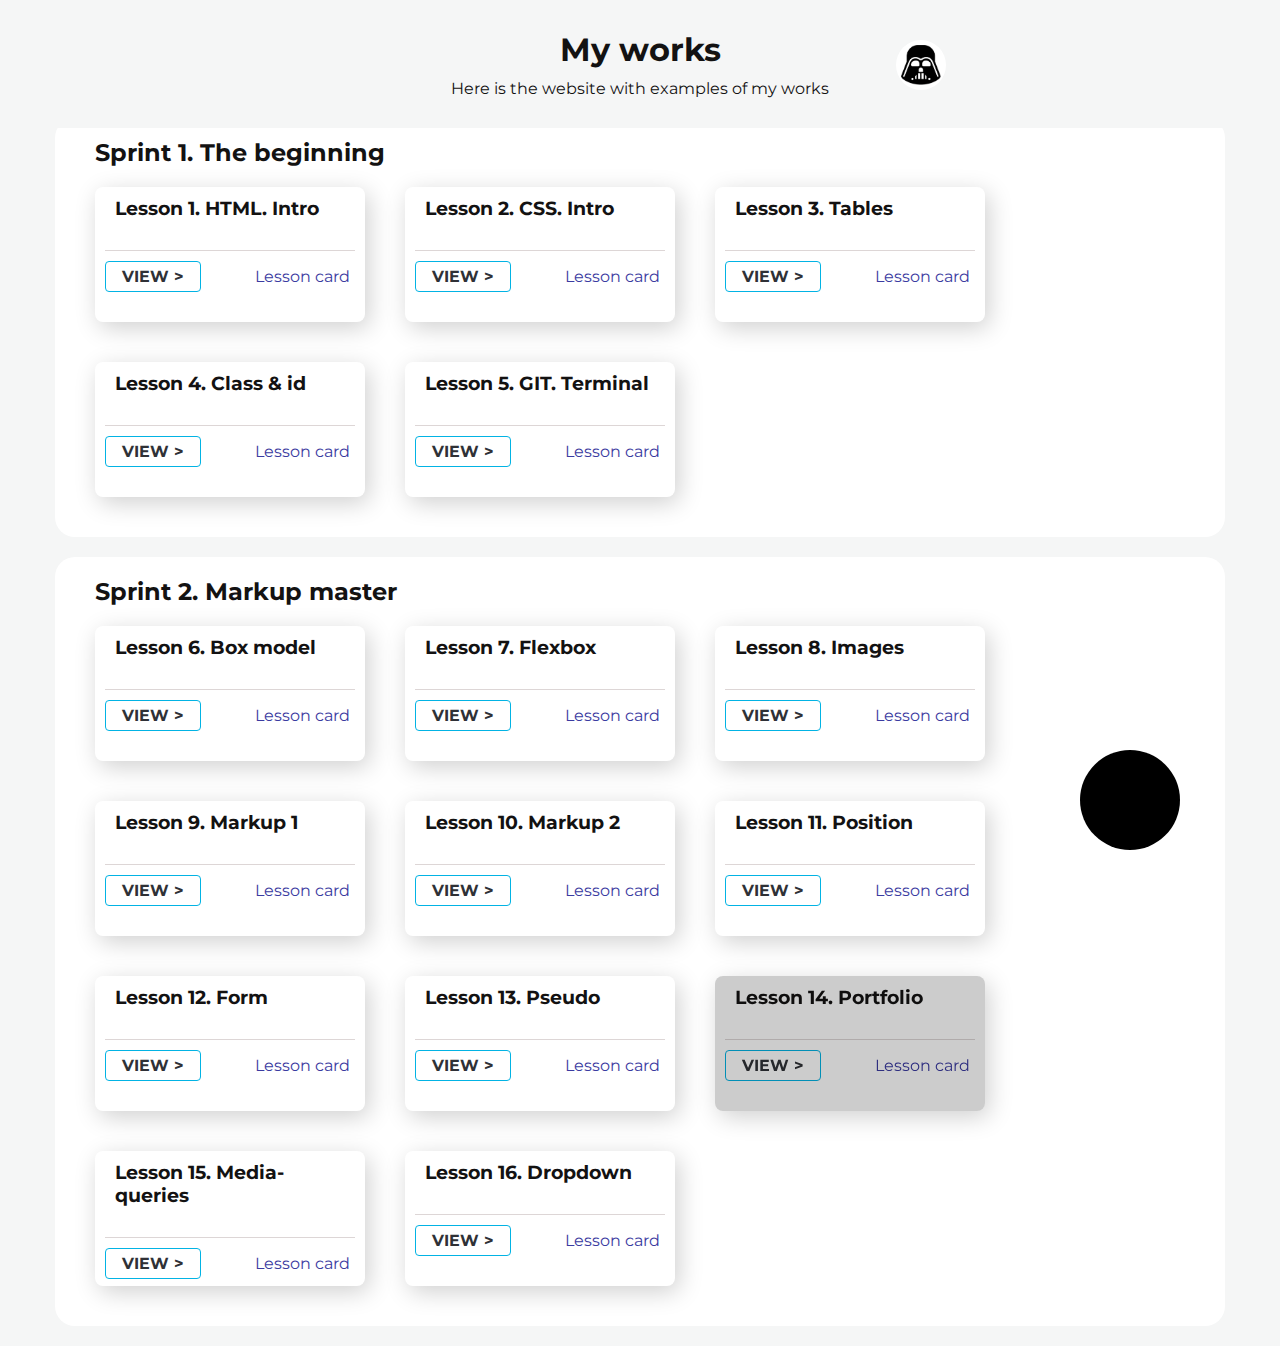
==== commit 74194873: "added lessons 15&16" ====
--- a/index.html
+++ b/index.html
@@ -171,6 +171,26 @@
                             <span class="lesson-card-descr">Lesson card</span>
                         </div>
                     </div>
+                    <div class="nav-lesson">
+                        <div class="nav-lesson-head">
+                            <i class="fas fa-code"></i>
+                        <h3>Lesson 15. Media-queries</h3>
+                        </div>
+                        <div class="nav-lesson-inner">
+                            <a class="btn" href="./lesson15/index.html" target="_blank">VIEW ></a>
+                            <span class="lesson-card-descr">Lesson card</span>
+                        </div>
+                    </div>
+                    <div class="nav-lesson">
+                        <div class="nav-lesson-head">
+                            <i class="fas fa-code"></i>
+                        <h3>Lesson 16. Dropdown</h3>
+                        </div>
+                        <div class="nav-lesson-inner">
+                            <a class="btn" href="./lesson16/index.html" target="_blank">VIEW ></a>
+                            <span class="lesson-card-descr">Lesson card</span>
+                        </div>
+                    </div>
                 </div>
             </div>
         </div>
--- a/lesson14/main/style.css
+++ b/lesson14/main/style.css
@@ -70,11 +70,15 @@
 input::before {
     content: "";
     position: fixed;
+    background: url("./vader.png");
+    background-position: center;
+    background-repeat: no-repeat;
+    background-size: 80%;
     top: 40px;
     left: 70%;
     width: 50px;
     height: 50px;
-    background-color: #000;
+    background-color: rgb(255, 255, 255);
     border-radius: 50%;
     z-index: 100;
   }
@@ -415,13 +419,21 @@
        width: 15px;
     }
  }
- 
 
 @media screen and (max-width: 992px) {
     .contact-me {
         width: 50px;
         height: 50px;
     }
+
+    input::before {
+        top: 20px;
+        left: 80%;
+    }
+
+    .saber-card {
+        bottom: -25px;
+    }
 }
 
 @media screen and (max-width: 576px) {
@@ -430,17 +442,11 @@
         right: 5px;
     }
 
-    input::before {
-        top: 20px;
-        left: 80%;
-    }
-
     .light {
         height: 60vh;
     }
 
     .saber-card {
         left: -5px;
-        bottom: -25px;
     }
 }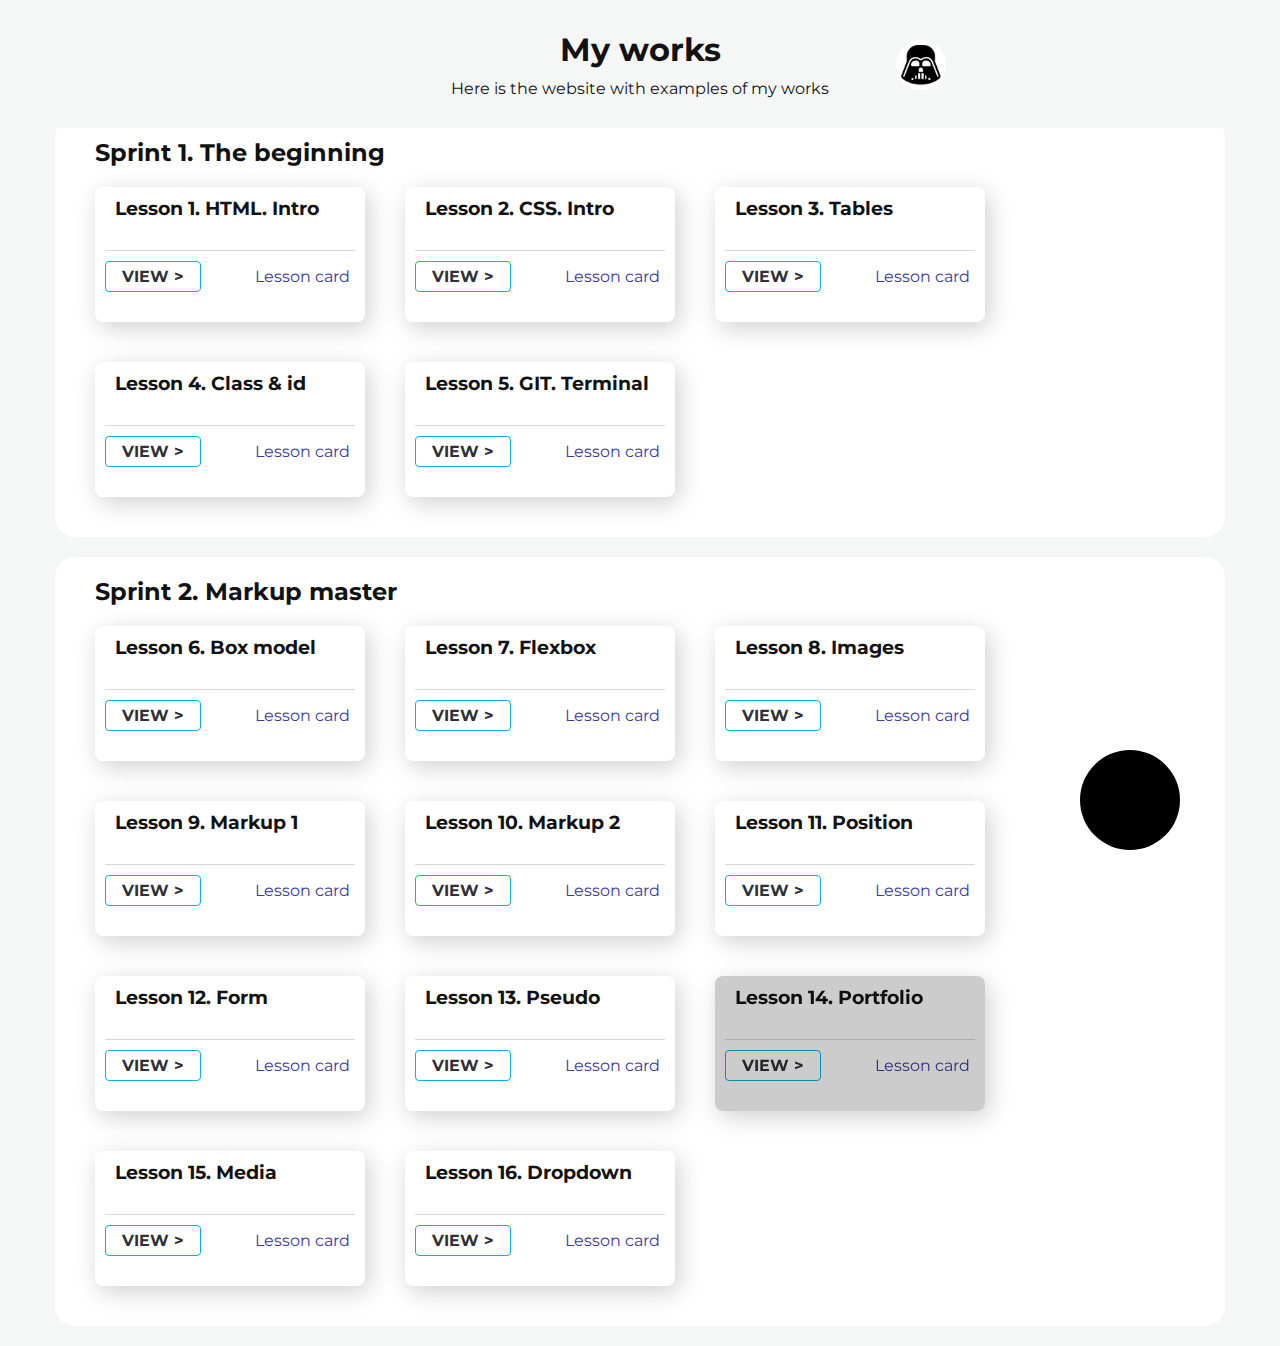
==== commit e1020f78: "added lessons 15&16" ====
--- a/index.html
+++ b/index.html
@@ -174,7 +174,7 @@
                     <div class="nav-lesson">
                         <div class="nav-lesson-head">
                             <i class="fas fa-code"></i>
-                        <h3>Lesson 15. Media-queries</h3>
+                        <h3>Lesson 15. Media</h3>
                         </div>
                         <div class="nav-lesson-inner">
                             <a class="btn" href="./lesson15/index.html" target="_blank">VIEW ></a>
@@ -209,7 +209,7 @@
                <img src="https://assets.codepen.io/2362831/Asset+2.png" />
             </div>
             <div class="shadow"></div>
-         </div>
+        </div>
     </div>
 </body>
 </html>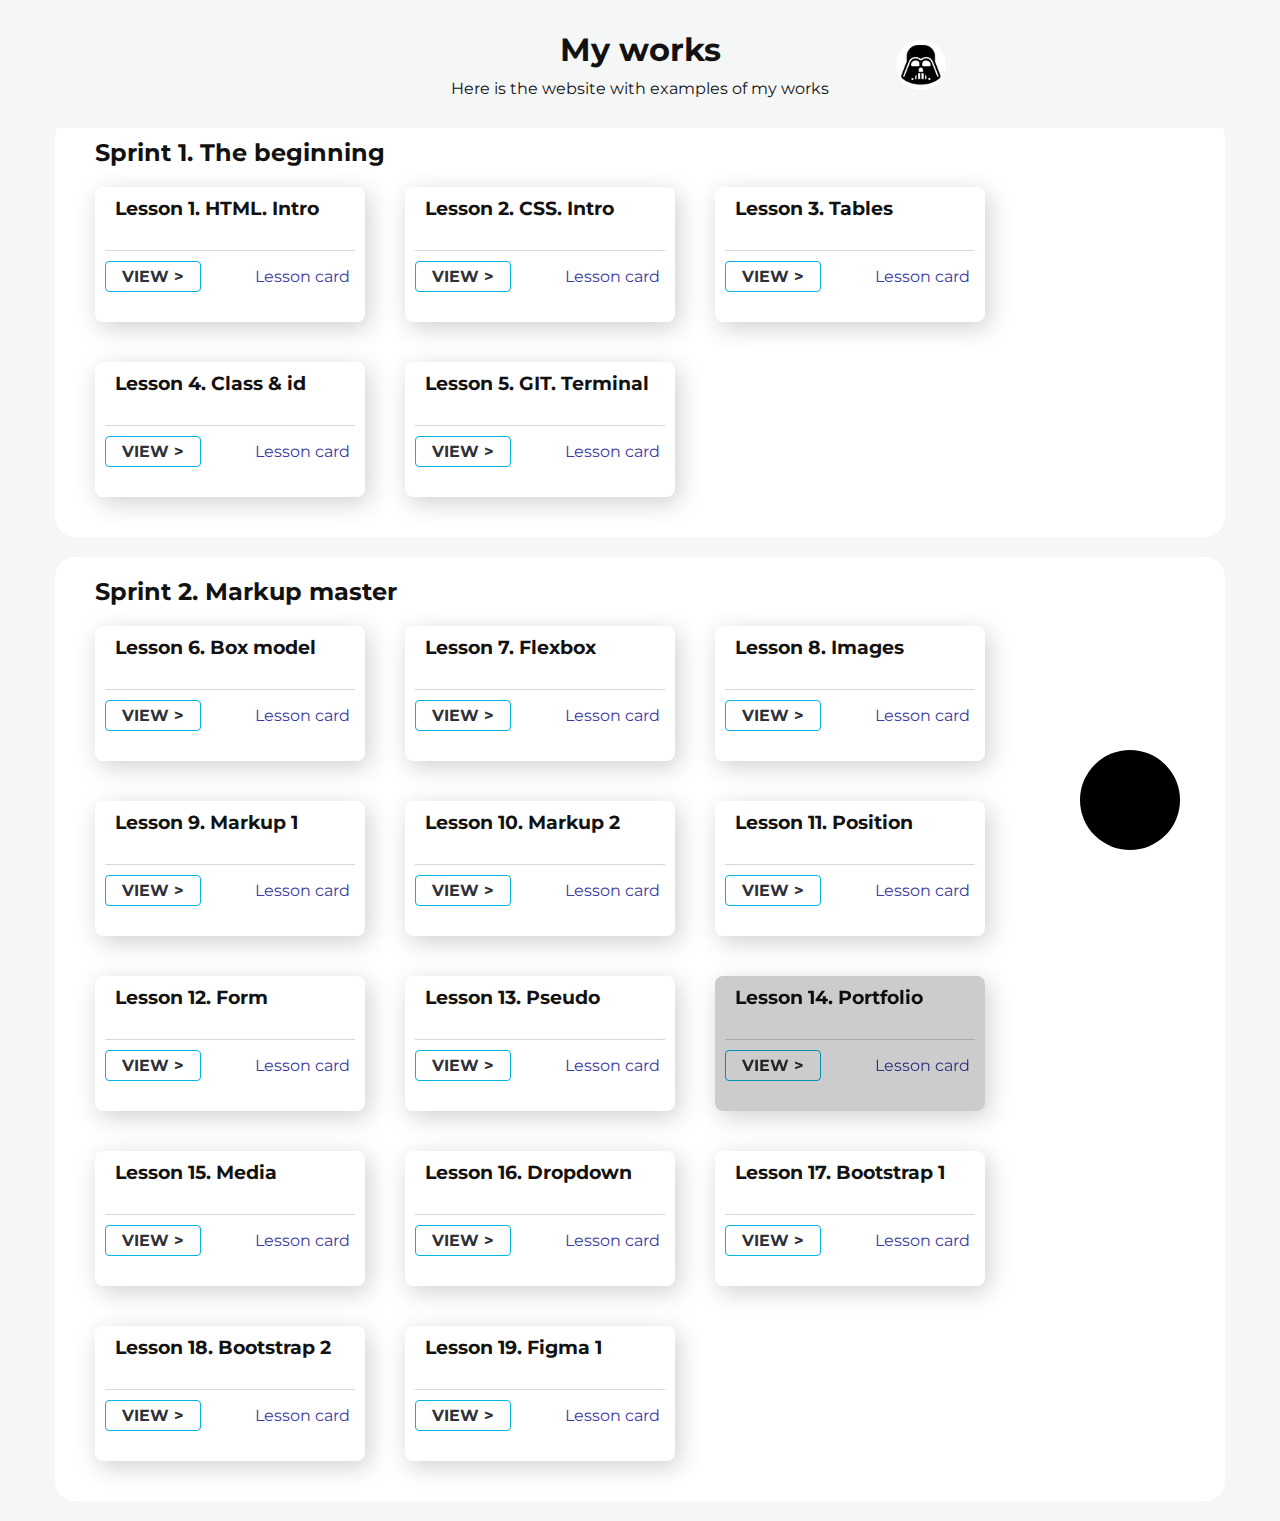
==== commit 27754ba4: "lesson 19" ====
--- a/index.html
+++ b/index.html
@@ -191,6 +191,36 @@
                             <span class="lesson-card-descr">Lesson card</span>
                         </div>
                     </div>
+                    <div class="nav-lesson">
+                        <div class="nav-lesson-head">
+                            <i class="fas fa-code"></i>
+                        <h3>Lesson 17. Bootstrap 1</h3>
+                        </div>
+                        <div class="nav-lesson-inner">
+                            <a class="btn" href="./lesson17/index.html" target="_blank">VIEW ></a>
+                            <span class="lesson-card-descr">Lesson card</span>
+                        </div>
+                    </div>
+                    <div class="nav-lesson">
+                        <div class="nav-lesson-head">
+                            <i class="fas fa-code"></i>
+                        <h3>Lesson 18. Bootstrap 2</h3>
+                        </div>
+                        <div class="nav-lesson-inner">
+                            <a class="btn" href="./lesson18/index.html" target="_blank">VIEW ></a>
+                            <span class="lesson-card-descr">Lesson card</span>
+                        </div>
+                    </div>
+                    <div class="nav-lesson">
+                        <div class="nav-lesson-head">
+                            <i class="fas fa-code"></i>
+                        <h3>Lesson 19. Figma 1</h3>
+                        </div>
+                        <div class="nav-lesson-inner">
+                            <a class="btn" href="./lesson19/index.html" target="_blank">VIEW ></a>
+                            <span class="lesson-card-descr">Lesson card</span>
+                        </div>
+                    </div>
                 </div>
             </div>
         </div>
